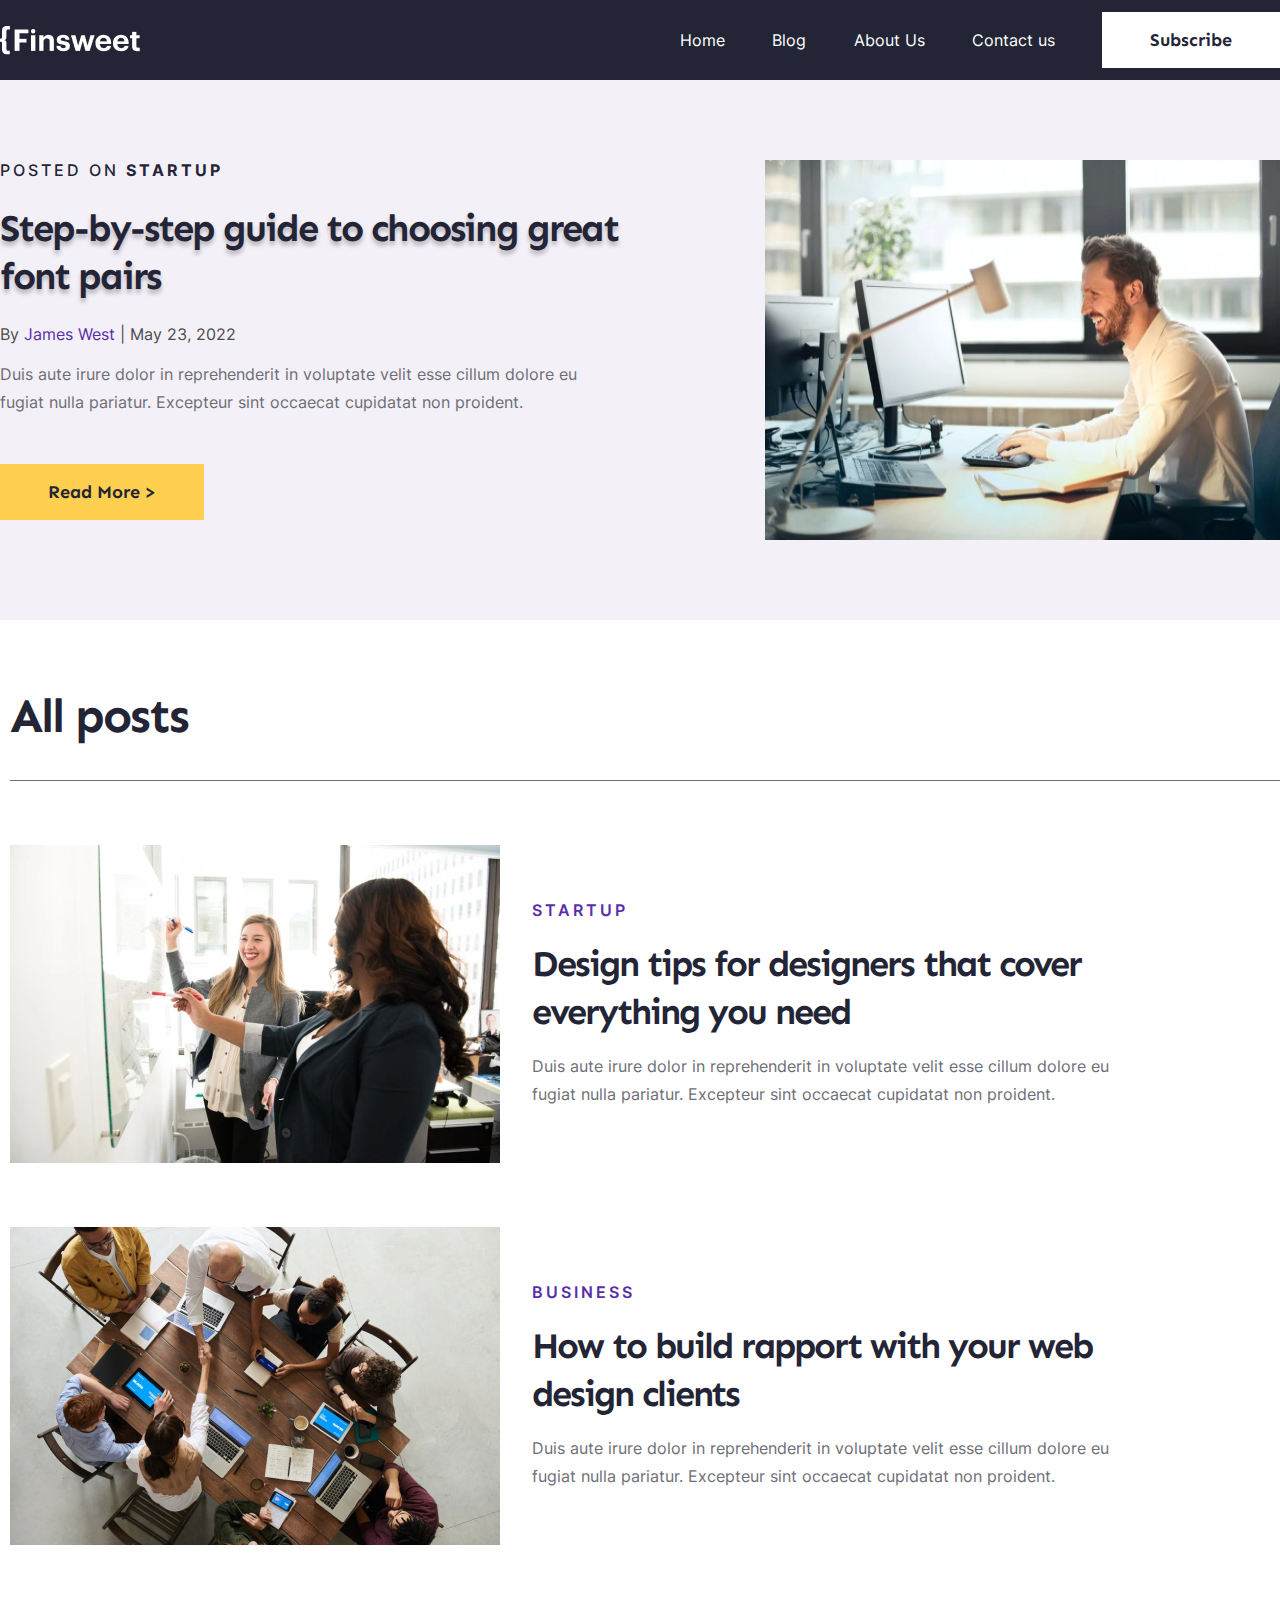
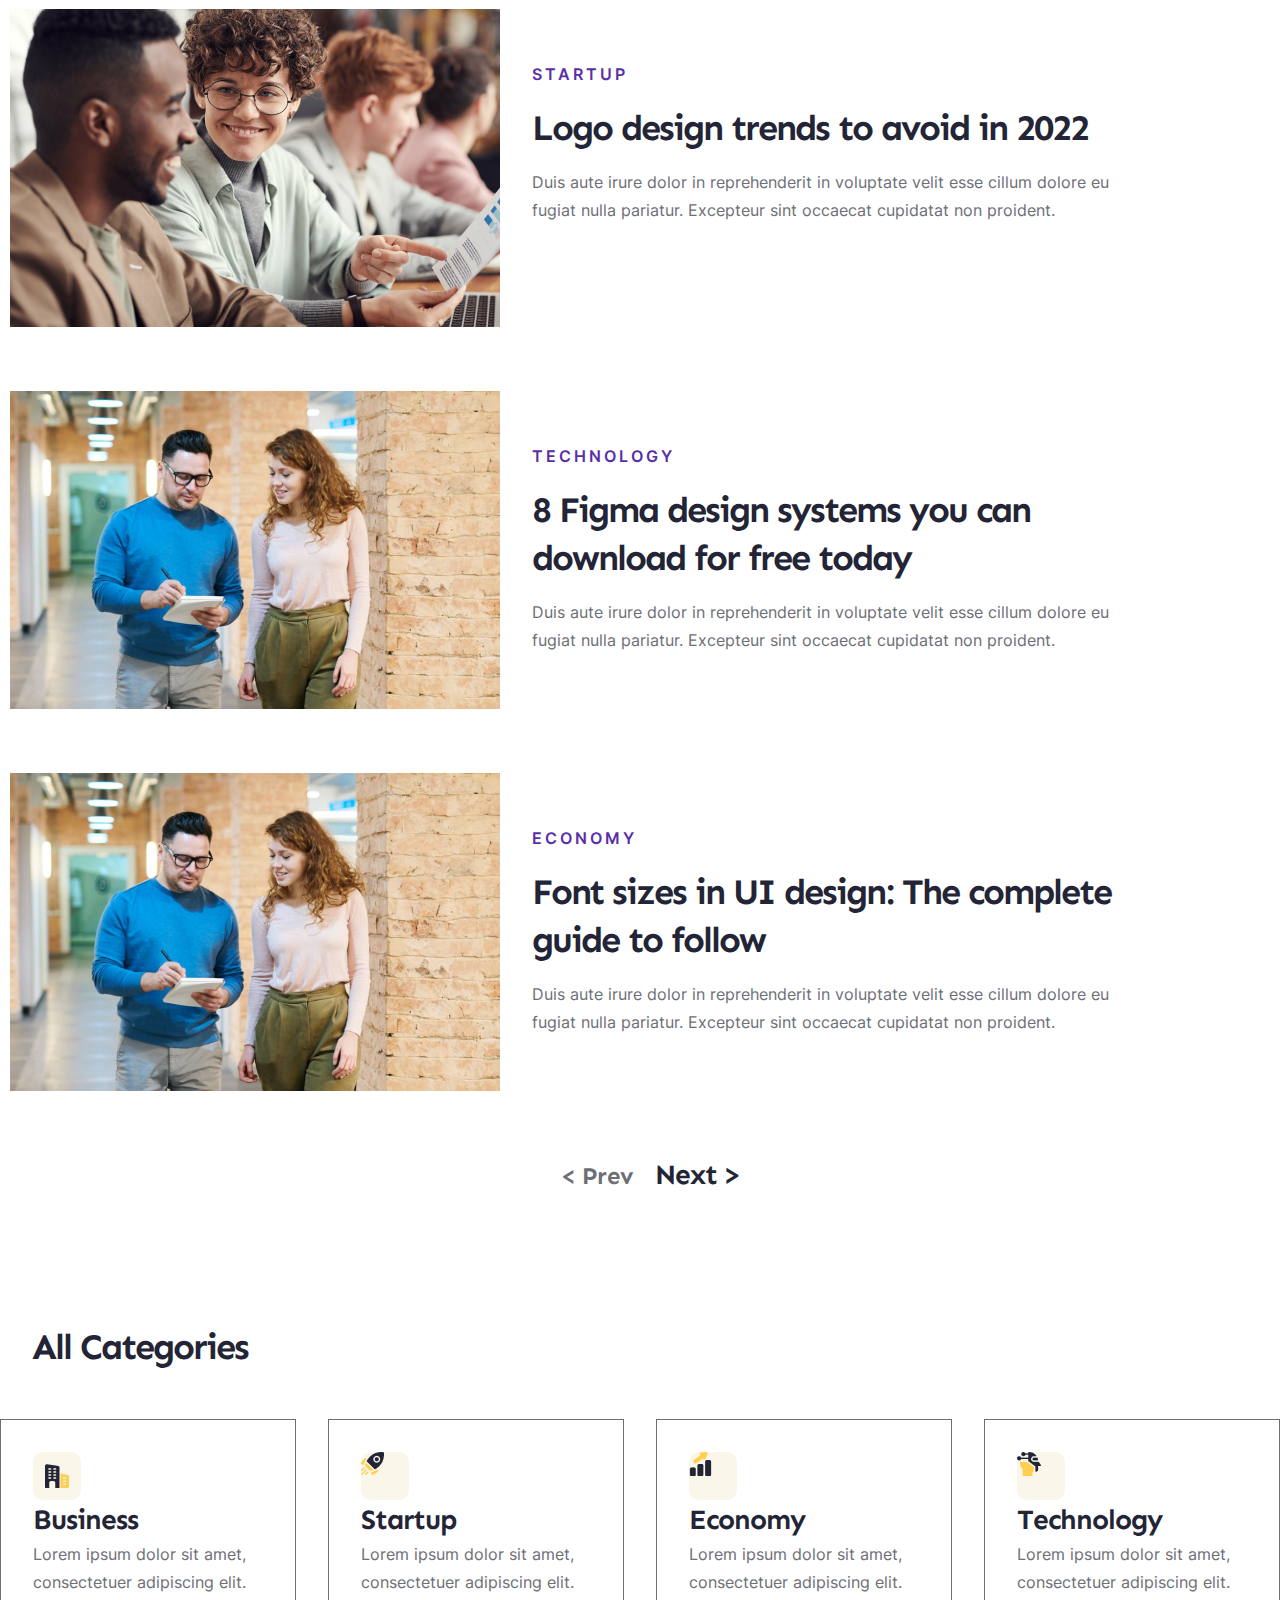
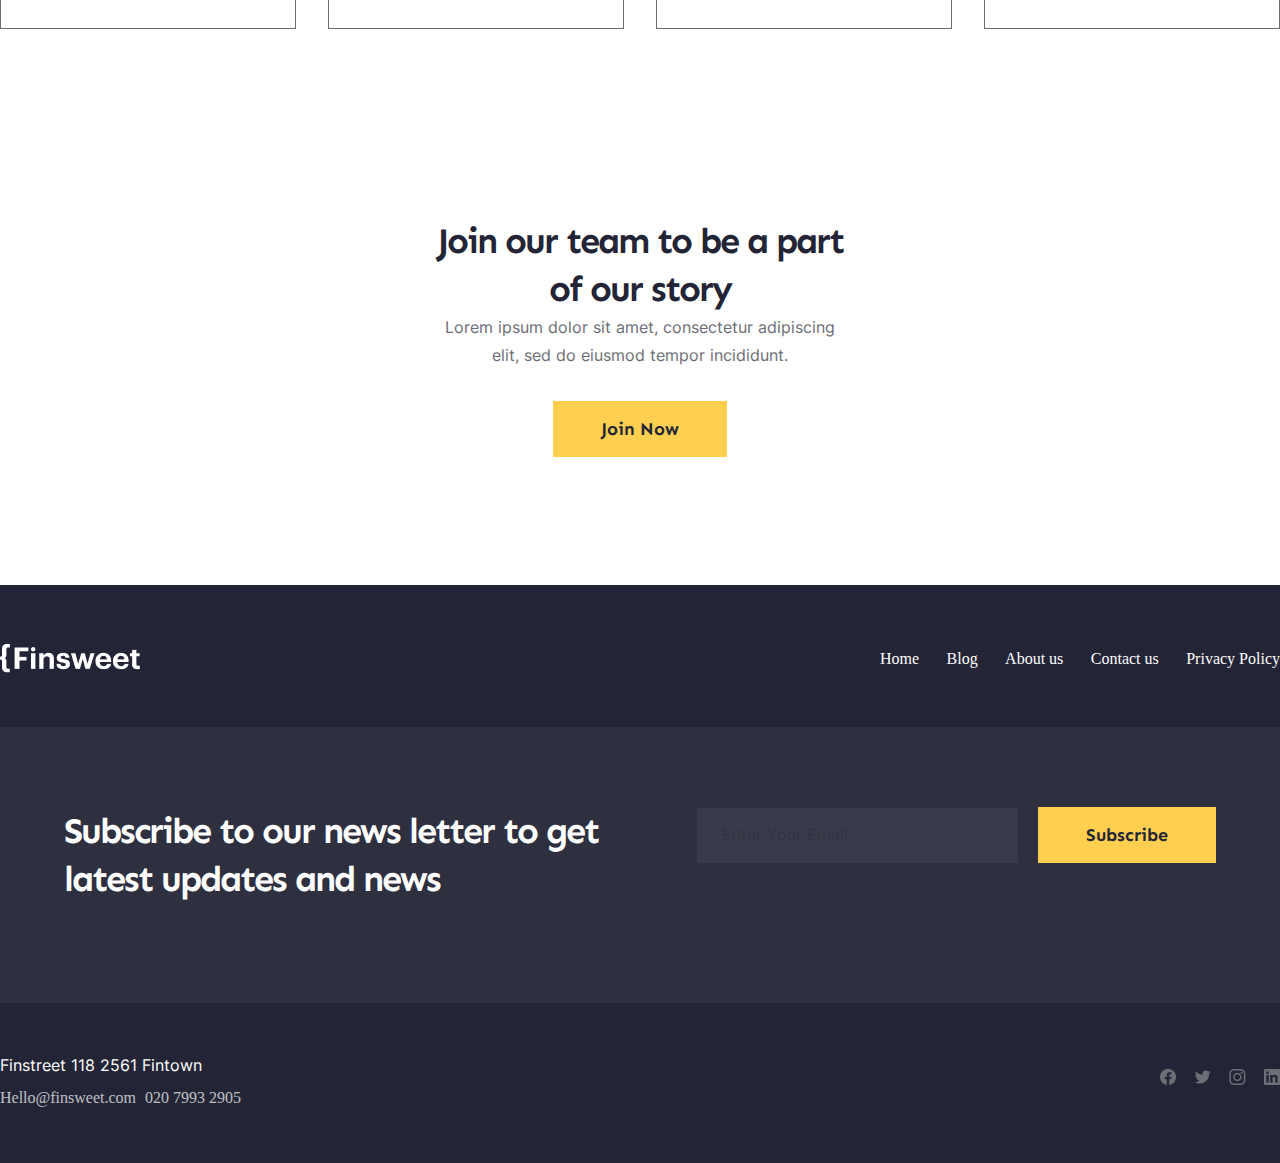
==== blog.html @ 69372d6a "kar project html/css" ====
<!DOCTYPE html>
<html lang="en">
<head>
    <meta charset="UTF-8">
    <meta name="viewport" content="width=device-width, initial-scale=1.0">
    <link rel="stylesheet" href="./fonts/InterFonts/stylesheet.css">
    <link rel="stylesheet" href="./fonts/SenFonts/stylesheet.css">
    <title>Blog</title>
    <link rel="icon" href="./img/man-in (2).png">
    <link rel="stylesheet" href="./blogcss/headerNav.css">
    <link rel="stylesheet" href="./blogcss/headerContainer.css">
    <link rel="stylesheet" href="./blogcss/style.css">
    <link rel="stylesheet" href="./blogcss/Choose.css">
    <link rel="stylesheet" href="./blogcss/join.css">
    <link rel="stylesheet" href="./blogcss/footer.css">
</head>
<body>
    <header class="header">
        <div class="logoBlock">
            <div class="logoBlock-container">
                <a><img class="logoBlock-img" src="./img/Logo.png" alt="Photo"></a>
                <div>
                    <nav class="logoBlock-nav">
                        <a href="index.html" class="logoBlock-links">Home</a>
                        <a href="blog.html" class="logoBlock-links">Blog</a>
                        <a href="aboutUs.html" class="logoBlock-links">About Us</a>
                        <a href="contact.html" class="logoBlock-links">Contact us</a>
                        <a href="#input" class="logoBlock-nav-button">Subscribe</a>
                    </nav>
                    <div class="logoBlock-mobail">
                        <img class="logoBlock-mobail-img" src="./img/Без названия.png" alt="Photo">
                        <ul class="logoBlock-ul">
                            <li><a href="index.html" class="logoBlock-links">Home</a></li>
                            <li><a href="#" class="logoBlock-links">Blog</a></li>
                            <li><a href="#" class="logoBlock-links">About Us</a></li>
                            <li><a href="#" class="logoBlock-links">Contact us</a></li>
                            <li><button>Subscribe</button></li>
                        </ul>
                    </div>
                </div>
            </div>
        </div>
        <div class="header-container">
            <div class="header-container-block">
                <p class="header-container-block-text">Posted on <b>STARTUP</b></p>
                <h1 class="header-container-block-title">Step-by-step guide to choosing great font pairs</h1>
                <p  class="header-container-block-text1">
                    By <span style="color:#592EA9;">James West</span> 
                    <time>|  May 23, 2022</time>
                </p>
                <p class="header-container-block-text3">
                    Duis aute irure dolor in reprehenderit in
                    voluptate velit esse cillum dolore eu
                    fugiat nulla pariatur. Excepteur sint
                    occaecat cupidatat non proident.
                </p>
                <button class="header-container-block-button">Read More ></button>
            </div>
            <img class="header-container-img" src="./img/man-in (2).png" alt="photo">
        </div>
    </header>
    <section class="section1">
        <div class="section1-container">
            <h1 class="section1-title">
                All posts
            </h1>
            <div class="section1-containerblocks">
                <div class="section1-container-block1">
                    <img class="section1-container-block1-img" src="./img/two.png" alt="photo">
                    <div class="section1-container-block1-textBlock">
                        <p class="section1-container-block1-textBlock-text1">
                            Startup
                        </p>
                        <h2 class="section1-container-block1-textBlock-title">
                            Design tips for designers that cover everything you need
                        </h2>
                        <p class="section1-container-block1-textBlock-text2">
                            Duis aute irure dolor in reprehenderit 
                            in voluptate velit esse cillum dolore eu 
                            fugiat nulla pariatur. Excepteur sint 
                            occaecat cupidatat non proident.
                        </p>
                    </div>
                </div>
                <div class="section1-container-block1">
                    <img class="section1-container-block1-img" src="./img/photo-of.png" alt="photo">
                    <div class="section1-container-block1-textBlock">
                        <p class="section1-container-block1-textBlock-text1">
                            BUSINESS
                        </p>
                        <h2 class="section1-container-block1-textBlock-title">
                            How to build rapport with your web design clients
                        </h2>
                        <p class="section1-container-block1-textBlock-text2">
                            Duis aute irure dolor in reprehenderit 
                            in voluptate velit esse cillum dolore eu 
                            fugiat nulla pariatur. Excepteur sint 
                            occaecat cupidatat non proident.
                        </p>
                    </div>
                </div>
                <div class="section1-container-block1">
                    <img class="section1-container-block1-img" src="./img/photo-of1.png" alt="photo">
                    <div class="section1-container-block1-textBlock">
                        <p class="section1-container-block1-textBlock-text1">
                            Startup
                        </p>
                        <h2 class="section1-container-block1-textBlock-title">
                            Logo design trends to avoid in 2022
                        </h2>
                        <p class="section1-container-block1-textBlock-text2">
                            Duis aute irure dolor in reprehenderit 
                            in voluptate velit esse cillum dolore eu 
                            fugiat nulla pariatur. Excepteur sint 
                            occaecat cupidatat non proident.
                        </p>
                    </div>
                </div>
                <div class="section1-container-block1">
                    <img class="section1-container-block1-img" src="./img/photo-of2.png" alt="photo">
                    <div class="section1-container-block1-textBlock">
                        <p class="section1-container-block1-textBlock-text1">
                            TECHNOLOGY
                        </p>
                        <h2 class="section1-container-block1-textBlock-title">
                            8 Figma design systems you can download for free today
                        </h2>
                        <p class="section1-container-block1-textBlock-text2">
                            Duis aute irure dolor in reprehenderit 
                            in voluptate velit esse cillum dolore eu 
                            fugiat nulla pariatur. Excepteur sint 
                            occaecat cupidatat non proident.
                        </p>
                    </div>
                </div>
                <div class="section1-container-block1">
                    <img class="section1-container-block1-img" src="./img/photo-of2.png" alt="photo">
                    <div class="section1-container-block1-textBlock">
                        <p class="section1-container-block1-textBlock-text1">
                            ECONOMY
                        </p>
                        <h2 class="section1-container-block1-textBlock-title">
                            Font sizes in UI design: The complete guide to follow
                        </h2>
                        <p class="section1-container-block1-textBlock-text2">
                            Duis aute irure dolor in reprehenderit 
                            in voluptate velit esse cillum dolore eu 
                            fugiat nulla pariatur. Excepteur sint 
                            occaecat cupidatat non proident.
                        </p>
                    </div>
                </div>
                <div class="header-container-buttonBlock">
                    <button class="header-container-buttonPrev"> < Prev </button>
                    <button class="header-container-buttonNext"> Next > </button>
                </div>
            </div>
        </div>
    </section>
    <section class="section3">
        <div class="section3-container">
            <h2  class="section3-container-title">All Categories</h2>
            <div class="section3-container-blocks">
                <div class="section3-container-blocks-block1">
                    <div class="section3-container-blocks-img">
                        <img src="./img/Icon (3).png" alt="photo">
                    </div>
                    <h3 class="section3-container-blocks-title">
                        Business
                    </h3>
                    <p class="section3-container-blocks-text">
                        Lorem ipsum dolor sit amet, 
                        consectetuer adipiscing elit.
                    </p>
                </div>
                <div class="section3-container-blocks-block1">
                    <div class="section3-container-blocks-img">
                        <img src="./img/shuttle (1).png" alt="photo">
                    </div>
                    <h3 class="section3-container-blocks-title">
                        Startup
                    </h3>
                    <p class="section3-container-blocks-text">
                        Lorem ipsum dolor sit amet, 
                        consectetuer adipiscing elit.
                    </p>
                </div>
                <div class="section3-container-blocks-block1">
                    <div class="section3-container-blocks-img">
                        <img src="./img/economy (1).png" alt="photo">
                    </div>
                    <h3 class="section3-container-blocks-title">
                        Economy
                    </h3>
                    <p class="section3-container-blocks-text">
                        Lorem ipsum dolor sit amet, 
                        consectetuer adipiscing elit.
                    </p>
                </div>
                <div class="section3-container-blocks-block1">
                    <div class="section3-container-blocks-img">
                        <img src="./img/cyborg (1).png" alt="photo">
                    </div>
                    <h3 class="section3-container-blocks-title">
                        Technology
                    </h3>
                    <p class="section3-container-blocks-text">
                        Lorem ipsum dolor sit amet, 
                        consectetuer adipiscing elit.
                    </p>
                </div>
            </div>

        </div>
    </section>
    <section class="section8">
        <div class="section8-conrainer">
            <h2  class="section8-conrainer-title">
                Join our team to be a part of our story
            </h2>
            <p  class="section8-conrainer-text">
                Lorem ipsum dolor sit amet, 
                consectetur adipiscing elit,
                sed do eiusmod tempor incididunt.
            </p>
            <button  class="section8-conrainer-button">
                Join Now
            </button>
        </div>
    </section>
    <footer class="footer">
        <div class="footer-container">
            <div class="footer-container-logoBlock">
                <img src="./img/Logo.png" alt="photo">
                <nav class="footer-container-nav">
                    <a  class="footer-container-nav-link zoom"  href="#">Home</a>
                    <a  class="footer-container-nav-link zoom" href="#">Blog</a>
                    <a  class="footer-container-nav-link zoom" href="#">About us</a>
                    <a  class="footer-container-nav-link zoom" href="#">Contact us</a>
                    <a class="zoom" href="#">Privacy Policy</a>
                </nav>
            </div>
            <div class="footer-container-emailBlock">
                <h2 class="footer-container-emailBlock-title">
                    Subscribe to our news letter 
                    to get latest updates and news
                </h2>
                <form class="footer-container-forms">
                    <input id="input" class="footer-container-emailBlock-input" type="email" placeholder="Enter Your Email" name="e_mail">
                    <button class="footer-container-emailBlock-button">
                        Subscribe
                    </button>
                </form>
            </div>
            <div class="footer-container-socialBlock">
                <div>
                    <address class="footer-container-socialBlock-address">
                        Finstreet 118 2561 Fintown
                    </address>
                    <a class="footer-address" href="mailto:Hello@finsweet.com">Hello@finsweet.com</a>
                    <a id="tel" href="tel:020 7993 2905">020 7993 2905</a>
                </div>
                <div class="footer-container-socialBlock-links">
                    <a class="footer-container-socialBlock-links1" href="https://ru-ru.facebook.com/">
                        <img  src="./img/Negative4.png" alt="photo">
                    </a>
                    <a class="footer-container-socialBlock-links1" href="https://twitter.com/">
                        <img  src="./img/Negative5.png" alt="photo">
                    </a>
                    <a class="footer-container-socialBlock-links1" href="https://www.instagram.com/">
                        <img src="./img/Negative7.png" alt="photo">
                    </a>
                    <a class="footer-container-socialBlock-links1" href="https://www.linkedin.com/">
                        <img  src="./img/Negative6.png" alt="photo">
                    </a>
                </div>
            </div>
        </div>
    </footer>
</body>
</html>
---- fonts/InterFonts/stylesheet.css ----
@font-face {
    font-family: 'Inter';
    src: url('Inter-Black.woff2') format('woff2'),
        url('Inter-Black.woff') format('woff');
    font-weight: 900;
    font-style: normal;
    font-display: swap;
}

@font-face {
    font-family: 'Inter';
    src: url('Inter-ExtraBold.woff2') format('woff2'),
        url('Inter-ExtraBold.woff') format('woff');
    font-weight: bold;
    font-style: normal;
    font-display: swap;
}

@font-face {
    font-family: 'Inter';
    src: url('Inter-Bold.woff2') format('woff2'),
        url('Inter-Bold.woff') format('woff');
    font-weight: bold;
    font-style: normal;
    font-display: swap;
}

@font-face {
    font-family: 'Inter';
    src: url('Inter-Medium.woff2') format('woff2'),
        url('Inter-Medium.woff') format('woff');
    font-weight: 500;
    font-style: normal;
    font-display: swap;
}

@font-face {
    font-family: 'Inter';
    src: url('Inter-ExtraLight.woff2') format('woff2'),
        url('Inter-ExtraLight.woff') format('woff');
    font-weight: 200;
    font-style: normal;
    font-display: swap;
}

@font-face {
    font-family: 'Inter';
    src: url('Inter-SemiBold.woff2') format('woff2'),
        url('Inter-SemiBold.woff') format('woff');
    font-weight: 600;
    font-style: normal;
    font-display: swap;
}

@font-face {
    font-family: 'Inter';
    src: url('Inter-Regular.woff2') format('woff2'),
        url('Inter-Regular.woff') format('woff');
    font-weight: normal;
    font-style: normal;
    font-display: swap;
}

@font-face {
    font-family: 'Inter';
    src: url('Inter-Light.woff2') format('woff2'),
        url('Inter-Light.woff') format('woff');
    font-weight: 300;
    font-style: normal;
    font-display: swap;
}

@font-face {
    font-family: 'Inter';
    src: url('Inter-Thin.woff2') format('woff2'),
        url('Inter-Thin.woff') format('woff');
    font-weight: 100;
    font-style: normal;
    font-display: swap;
}
---- fonts/SenFonts/stylesheet.css ----
@font-face {
    font-family: 'Sen';
    src: url('Sen-Regular.woff2') format('woff2'),
        url('Sen-Regular.woff') format('woff');
    font-weight: normal;
    font-style: normal;
    font-display: swap;
}

@font-face {
    font-family: 'Sen';
    src: url('Sen-Medium.woff2') format('woff2'),
        url('Sen-Medium.woff') format('woff');
    font-weight: 500;
    font-style: normal;
    font-display: swap;
}

@font-face {
    font-family: 'Sen';
    src: url('Sen-ExtraBold.woff2') format('woff2'),
        url('Sen-ExtraBold.woff') format('woff');
    font-weight: bold;
    font-style: normal;
    font-display: swap;
}

@font-face {
    font-family: 'Sen';
    src: url('Sen-Bold.woff2') format('woff2'),
        url('Sen-Bold.woff') format('woff');
    font-weight: bold;
    font-style: normal;
    font-display: swap;
}

@font-face {
    font-family: 'Sen';
    src: url('Sen-Regular.woff2') format('woff2'),
        url('Sen-Regular.woff') format('woff');
    font-weight: normal;
    font-style: normal;
    font-display: swap;
}

@font-face {
    font-family: 'Sen';
    src: url('Sen-SemiBold.woff2') format('woff2'),
        url('Sen-SemiBold.woff') format('woff');
    font-weight: 600;
    font-style: normal;
    font-display: swap;
}
---- blogcss/headerNav.css ----
.logoBlock{
    background-color:  var(--black, #232536);
    padding: 25px 10px;
}
a{
    color: #ffffff;
}
.logoBlock-container{
    display: flex;
    justify-content: space-between;
    align-items: center;

}
.logoBlock-nav{
    display: none;
    /* display: flex;
    width: 500px;
    justify-content: space-between;
    align-items: center; */
}
.logoBlock-ul{
    visibility: hidden;
    position: fixed;
    top: -250px;
    left: 180px;
    right: 30px;
    border-radius: 10px;
    transition: 1s;
}
.logoBlock-mobail{
    display: block;
}
.logoBlock-mobail-img{
    width: 35px;
    height: 35px;
    display: block;
}
.logoBlock-mobail:hover>.logoBlock-ul{
    visibility: visible;
    background-color:rgb(122, 38, 38);
    scale: 1.5;
    top: 120px;
    left: 200px;
}
.logoBlock-img{
    display: block;
}
.logoBlock-links{
    color: var(--light, black);
    font-family: Inter;
    font-size: 16px;
    font-style: normal;
    font-weight: 400;
    line-height: 28px; 
    display: block;
    transition: 0.8s;
}
.logoBlock-links:hover{
    scale: 1.2;
    background-color: #232536;
    border-radius: 5px;
}
.logoBlock-nav-button{
    display: inline-flex;
    padding: 16px 48px;
    align-items: flex-start;
    gap: 12px; 
    background: var(--light, #FFF);
    color: var(--black, #232536);
    font-family: Sen;
    font-size: 18px;   /*18px*/
    font-style: normal;
    font-weight: 700;
    line-height: 24px; /* 24px */       
  
}
@media screen and (min-width: 768px) {
    .logoBlock-container{
        width: 95%;
        margin: 0 auto;
    }
    .logoBlock-nav{
        display: none;
        display: flex;
        width: 500px;
        justify-content: space-between;
        align-items: center;
    }
    .logoBlock-mobail{
        display: none;
    }
    .logoBlock-links{
        color: #ffffff;
    }
}
@media screen and (min-width: 992px) {
    .logoBlock-container{
        width: 90%;
        margin: 0 auto;
    }
    .logoBlock-nav{
        width: 600px;   
    }
    .logoBlock-nav-button{
        display: inline-flex;
        padding: 16px 48px;
        align-items: flex-start;
        gap: 12px;
        background: var(--light, #FFF);
        color: var(--black, #232536);
        font-family: Sen;
        font-size: 18px;   /*18px*/
        font-style: normal;
        font-weight: 700;
        line-height: 24px; /* 24px */       
    }
   
}
@media screen and (min-width: 1280px) {
    .logoBlock-container{
        width: 1280px;
        margin: 0 auto;
    }
    .logoBlock-nav-button{
        margin: 12px 0;
    }
    .logoBlock{
        padding: 0;
    }
}
---- blogcss/headerContainer.css ----
.header{
    background: var(--lavender, #F4F0F8);
}
.header-container-block-text{
    color: var(--light, #232536);
    font-family: Inter;
    font-size: 16px;
    font-style: normal;
    font-weight: 500;
    line-height: 20px; 
    letter-spacing: 3px;
    text-transform: uppercase;
    margin-bottom: 20px;    
}
.header-container{
    padding: 50px 10px;
    text-align: center;
}
.header-container-block-title{
    /*width:624px*/
    color: var(--light, #232536);
    text-shadow: 0px 4px 4px rgba(0, 0, 0, 0.25);
    font-family: Sen;
    font-size: 30px; /*36*/
    font-style: normal;
    font-weight: 700;
    line-height: 30px; /*48px*/
    letter-spacing: -2px;   
    margin-bottom: 24px;  
}
.header-container-block-text1{
    color: var(--light, #4C4C4C);
    font-family: Inter;
    font-size: 16px;
    font-style: normal;
    font-weight: 400;
    line-height: 20px; 
    margin-bottom: 20px; 
}
.header-container-block-text3{
   /* width:624px;*/
    color: var(--light, #6D6E76);
    font-family: Inter;
    font-size: 16px;
    font-style: normal;
    font-weight: 400;
    line-height: 28px;  
    margin-bottom: 20px;   
}
.header-container-block-button{
    display: inline-flex;
    padding: 16px 48px;
    align-items: flex-start;
    gap: 12px;  
    background: var(--yellow, #FFD050);  
    margin-bottom: 20px;
    color: var(--black, #232536);
    font-family: Sen;
    font-size: 18px;
    font-style: normal;
    font-weight: 700;
    line-height: 24px; /* 133.333% */
}
.header-container-img{
    width: 100%;
}
@media screen and (min-width: 540px){
    .header-container{
        width: 90%;
        margin: auto;
        padding: 80px 0; /*128px 0 192px*/
        text-align: left;
        display: flex;
        flex-wrap: wrap;
        justify-content: space-between;
    }
    .header-container-block-text{
        margin-bottom: 24px;
    }
    .header-container-block-title{
        font-size: 34px; /*56*/
        line-height: 45px; /*64px*/
        width: 400px;
    }
    .header-container-block-text1{
        margin-bottom: 16px; 
    }
    .header-container-block-text3{
        margin-bottom: 48px;
    }
    .header-container-img{
        width: 100%;
    }
}
@media screen and (min-width: 768px){
    .header-container{
        width: 90%;
        display: flex;
        flex-wrap: wrap;
        justify-content: space-around;
    }
    .header-container-block-text{
        margin-bottom: 24px;
    }
    .header-container-block-title{
        font-size: 36px;
        line-height: 48px; 
        width: 300px;
    } 
    .header-container-block-text1{
        margin-bottom: 16px; 
    }
    .header-container-block-text3{
        margin-bottom: 48px;
        width: 300px;
    }
    .header-container-img{
        width: 390px;
    }
}
@media screen and (min-width: 992px){
    .header-container{
        width: 90%;
        display: flex;
        flex-wrap: wrap;
        justify-content: space-around;
    }
    .header-container-block-text{
        margin-bottom: 24px;
    }
    .header-container-block-title{ 
        width: 500px;
    } 
    .header-container-block-text3{
        width: 500px;
    }
    .header-container-img{
        width: 390px;
    }
}
@media screen and (min-width: 1280px){
    .header-container{
        width: 1280px;
        display: flex;
        flex-wrap: wrap;
        justify-content: space-between;
    }
    .header-container-block-title{
        font-size: 38px; 
        line-height: 48px; 
        width: 624px;
    } 
    .header-container-block-text3{
        width: 624px;
    }
    .header-container-img{
        width: 515px;
    }
}
---- blogcss/style.css ----
*{
    margin: 0;
    padding: 0;
    box-sizing: border-box;
    background-repeat: no-repeat;
    text-decoration: none;
    list-style: none;
}
button{
    border: none;
    cursor: pointer;
    transition: 1.5s;
}
button:hover{
    scale: 1.2;
}
.section1{
    padding: 0 10px;
}
.section1-title{
    color: var(--black, #232536);
    font-family: Sen;
    font-size: 48px;
    font-style: normal;
    font-weight: 700;
    line-height: 64px; /* 133.333% */
    letter-spacing: -2px;   
    margin-bottom: 32px; 
}
.section1-container{
    padding-top: 64px;
}
.section1-containerblocks{
    border-top: 1px solid #6D6E76;
    padding-top: 64px;
}
.section1-container-block1{
    display: flex;
    flex-wrap: wrap;
    margin-bottom: 20px;
}
.section1-container-block1-img{
    width: 100%;
}
.section1-container-block1-textBlock{
    text-align: center;
    padding: 40px 0;
}
.section1-container-block1-textBlock-text1{
    color: var(--purple, #592EA9);
    font-family: Inter;
    font-size: 16px; /* 16px*/
    font-style: normal;
    font-weight: 600;
    line-height: 20px; /* 20px */
    letter-spacing: 3px;
    text-transform: uppercase;
    margin-bottom: 20px;
}
.section1-container-block1-textBlock-title{
    color: var(--black, #232536);
    font-family: Sen;
    font-size: 36px; /*36px*/
    font-style: normal;
    font-weight: 700;
    line-height: 48px; /* 48px */
    letter-spacing: -2px;
    margin-bottom: 16px;
    /*width: 602.892px;*/
}
.section1-container-block1-textBlock-text2{
    color: var(--medium-grey, #6D6E76);
    font-family: Inter;
    font-size: 16px; /*16px*/
    font-style: normal;
    font-weight: 400;
    line-height: 28px; /* 28px */
    /*width: 624px;*/
}
.header-container-buttonBlock{
    text-align: center;
}
.header-container-buttonPrev{
    color: var(--medium-grey, #6D6E76);
    text-align: center;
    font-family: Sen;
    font-size: 24px;  /*24px*/
    font-style: normal;
    font-weight: 700;
    line-height: 32px; /* 32px */
    background-color: #ffffff;
    transition: 1.5s;
}
.header-container-buttonPrev:hover{
    scale: 1.3;
}
.header-container-buttonNext{
    color: var(--black, #232536);
    text-align: center;
    font-family: Sen;
    font-size: 28px;/*28px*/
    font-style: normal;
    font-weight: 700;
    line-height: 40px; /* 40px */
    letter-spacing: -1px;
    background-color: #ffffff;
    margin-left: 17px;
    transition: 1.5s;
}
.header-container-buttonNext:hover{
    scale: 1.3;
}
@media screen and (min-width: 768px) {
    .section1-container-block1{
        display: flex;
        flex-wrap: wrap;
        justify-content: space-around;
    }
    .section1-container-block1-img{
        width: 390px;
    }
    .section1-container-block1-textBlock-title{
        width: 300px;
        line-height: 36px;
    }
    .section1-container-block1-textBlock-text2{
        width: 300px;
        line-height: 22px;
    }
    .section1-container-block1-textBlock{
        text-align: left;
        padding: 40px 0;
    }
    .section1-container{
        padding-top: 64px;
        width: 95%;
        margin: 0 auto;
    }
}
@media screen and (min-width: 992px) {
    .section1-container-block1{
        display: flex;
        flex-wrap: wrap;
        justify-content: space-around;
        margin-bottom: 64px;
    }
    .section1-container-block1-img{
        width: 450px;
    }
    .section1-container-block1-textBlock-title{
        width: 385px;
        line-height: 48px; 
    }
    .section1-container-block1-textBlock-text2{
        width: 380px;
        line-height: 28px;
    }
    .section1-container-block1-textBlock{
        text-align: left;
        padding: 40px 0;
    }
    .section1-container{
        padding-top: 64px;
        width: 90%;
        margin: 0 auto;
    }
}
@media screen and (min-width: 1280px) {
    .section1-container-block1{
        display: flex;
        flex-wrap: wrap;
        justify-content: flex-start;
        margin-bottom: 64px;
    }
    .section1-container-block1-img{
        width: 490px;
    }
    .section1-container-block1-textBlock-title{
        width: 602.892px;
        line-height: 48px; 
    }
    .section1-container-block1-textBlock-text2{
        width: 624px;
        line-height: 28px;
    }
    .section1-container-block1-textBlock{
        text-align: left;
        padding: 55px 0 55px 32px;
    }
    .section1-container{
        padding-top: 64px;
        width: 1280px;
        margin: 0 auto;
    }
}
---- blogcss/Choose.css ----
.section3{
    padding-bottom: 30px;
}
.section3-container{
    margin: auto;
}
.section3-container-title{
    color: var(--black, #232536);
    font-family: Sen;
    font-size: 30px; /*36px*/
    font-style: normal;
    font-weight: 700;
    line-height: 48px; /* 48px*/
    letter-spacing: -2px;
    text-align: left; 
    margin-bottom: 48px;   
    padding-left: 32px;
}
/* .section3-container-blocks{
    display: flex;
    flex-wrap: wrap;
} */
.section3-container-blocks-img{
    width: 48px;
    height: 48px;
    flex-shrink: 0;
    background-color:  #FBF6EA; 
    border-radius: 10px;   
}
.section3-container-blocks-title{
    color: var(--black, #232536);
    font-family: Sen;
    font-size: 28px; /* 28px*/
    font-style: normal;
    font-weight: 700;
    line-height: 40px; /* 40px*/
    letter-spacing: -1px;    
}
.section3-container-blocks-text{
    width: 232px;
    color: var(--medium-grey, #6D6E76);
    font-family: Inter;
    font-size: 16px; /* 16px*/
    font-style: normal;
    font-weight: 400;
    line-height: 28px; /* 28px */
}
.section3-container-blocks-block1{
    padding: 32px;
    width: 270px;
    margin-bottom: 15px; /* 0px */
    border: 1px solid var(--medium-grey, #6D6E76); 
    margin: 0 auto 10px;
    transition: 1s;
}
.section3-container-blocks-block1:hover{
    background: var(--yellow, #FFD050);
    scale: 1.1;
}  
@media screen and (min-width: 540px){
    .section3{
        padding: 128px 0;
    }
    .section3-container{
        width: 95%;
        margin: 0 auto;
    }
    .section3-container-blocks-block1{
        width: 296px;
        margin: 0 0 10px;
    }
    .section3-container-blocks{
    display: flex;
    flex-wrap: wrap;
    justify-content: space-around;
    }
    .section3-container-title{
        font-size: 36px; 
    }
}  
@media screen and (min-width: 768px){
    .section3-container{
        width: 88%;
        margin: 0 auto;
    }
}
@media screen and (min-width: 992px){
    .section3-container{
        width: 90%;
        margin: 0 auto;
    }
    .section3-container-blocks{
    display: flex;
    flex-wrap: wrap;
    justify-content: space-between;
    }
}
@media screen and (min-width: 1280px){
    .section3-container{
        width: 1280px;
        margin: 0 auto;
    }
    .section3-container-blocks{
    display: flex;
    flex-wrap: wrap;
    justify-content: space-between;
    }
}
---- blogcss/join.css ----
.section8{
    padding: 128px 10px;
}
/* .section8-conrainer{

} */
.section8-conrainer-title{
   /* width: 414px;*/
   color: var(--black, #232536);
   text-align: center;
   font-family: Sen;
   font-size: 36px;  /*36px*/
   font-style: normal;
   font-weight: 700;
   line-height: 48px; /* 48px */
   letter-spacing: -2px;  
   margin-bottom: 20px; 
}
.section8-conrainer-text{
   /* width: 405px;*/
   color: var(--medium-grey, #6D6E76);
   text-align: center;
   font-family: Inter;
   font-size: 16px; /*16px*/
   font-style: normal;
   font-weight: 400;
   line-height: 28px; /* 28px */
   margin-bottom: 20px;
}
.section8-conrainer-button{
    background: var(--yellow, #FFD050);
    display: inline-flex;
    padding: 16px 48px;
    align-items: flex-start;
    gap: 12px;
    color: var(--black, #232536);
    font-family: Sen;
    font-size: 18px;  /*18px*/
    font-style: normal;
    font-weight: 700;
    line-height: 24px; /* 24px */    
    margin: auto;
    display: block;
}
@media screen and (min-width: 540px){
    .section8{
        padding: 50px 0 128px;
    }
    .section8-conrainer{
        width: 95%;
        margin: 0 auto;
    }
    .section8-conrainer-title{
       width: 414px; 
       margin-bottom: 16px; 
       margin: 0 auto;
    }
    .section8-conrainer-text{
        width: 405px;
        margin: 0 auto;
        margin-bottom: 32px; 
    }
    .section8-conrainer-button{
        margin: auto;
        display: block;
    }
}
@media screen and (min-width: 1280px){
    .section8-conrainer{
        width: 1280px;
        margin: 0 auto;
    }
}
---- blogcss/footer.css ----
.footer{
    padding: 59px 10px 56px;
    background: var(--black, #232536);
}
.footer-container-logoBlock{
    display: flex;
    align-items: flex-start;
    justify-content: space-between;  
    margin-bottom: 20px;  
}
.footer-container-nav{
    display: flex;
    flex-wrap: wrap;
    flex-direction: column;
    align-content: flex-end; 
}
.footer-container-nav-link{
    margin-bottom: 10px;
}
.zoom{
    transition: 1s;
}
.zoom:hover{
    scale: 1.5;    
}
.footer-container-emailBlock{
    background: #2e3040;
    display: flex; 
    flex-wrap: wrap;
    padding: 80px 0; /*80px 64px*/
    margin-bottom: 48px ;
}
.footer-container-emailBlock-title{
    /*width: 562px;*/ 
    color: #ffffff;
    font-family: Sen;
    font-size: 25px;  /*36px*/
    font-style: normal;
    font-weight: 700;
    line-height: 30px; /* 48px */
    letter-spacing: -2px; 
    margin-bottom: 20px;  
}
.footer-container-emailBlock-input{
    width: 297px; /*323px*/
    border: 1px solid var(--dark-grey, #4C4C4C);
    padding: 20px 0 20px 24.92px;    
    margin-bottom: 20px;
    opacity: 0.05;
    background: var(--light, #FFF);
}
.footer-container-emailBlock-input::placeholder{
    color: var(--medium-grey, #6D6E76);
    font-family: Inter;
    font-size: 16px; /*16px*/
    font-style: normal;
    font-weight: 400;
    line-height: 28px; /* 28px */   
}
.footer-container-emailBlock-button{
    background: var(--yellow, #FFD050);
    display: inline-flex;
    padding: 16px 48px;
    align-items: flex-start;
    gap: 12px;
    color: var(--black, #232536);
    font-family: Sen;
    font-size: 18px; /*18px*/
    font-style: normal;
    font-weight: 700;
    line-height: 24px; /* 24px */
}
.footer-container-socialBlock{
    display: flex;
    flex-wrap: wrap;
    flex-direction: row;
    justify-content:flex-start;
}
.footer-container-socialBlock-address{
    /*width: 361px;*/
    color: var(--light, #FFF);
    font-family: Inter;
    font-size: 16px; /*16px*/
    font-style: normal;
    font-weight: 400;
    line-height: 28px; /* 28px */
    margin-bottom: 10px;    
}
.footer-address{
    color: var(--light, #FFF);
    opacity: 0.7;
}
#tel{
    margin-left: 5px;
    color: var(--light, #FFF);
    opacity: 0.7;
}
.background{
    background-color: #ffffff;
}
.footer-container-socialBlock-links{
    width: 94px;
    display: flex;
    justify-content: space-between;
    margin-top: 20px
}
.footer-container-socialBlock-links1{
    transition: 1.5s;
}
.footer-container-socialBlock-links1:hover{
    scale: 1.5;
}
@media screen and (min-width: 540px) {
    .footer{
        padding: 59px 0 56px;
    }
    .footer-container{
        width: 95%;
        margin: 0 auto;
    }
    .footer-container-logoBlock{
        display: flex;
        justify-content: space-between;  
        margin-bottom: 54px;
        align-items: center;    
    }
    .footer-container-nav{
        display: flex;
        flex-wrap: wrap;
        flex-direction: row;
        width: 350px;
        justify-content: space-between;
        align-items: flex-end;
    }
    .footer-container-nav-link{
        margin-bottom: 0;
    }
    .footer-container-emailBlock{
        background: #2e3040;
        display: flex; 
        flex-wrap: wrap;
        justify-content: center;
        padding: 80px 64px; /*80px 64px*/
        margin-bottom: 48px ;
    }
    .footer-container-emailBlock-title{
        width: 500px;
        font-size: 36px;  /*36px*/
        line-height: 48px; /* 48px */
        margin-bottom: 20px;  
    }
    .footer-container-emailBlock-input{
        width: 323px; /*323px*/
    }
    .footer-container-forms{
        display: flex;
        align-items: flex-start;
        flex-wrap: wrap;
        width: 520px;
        justify-content: space-between;    
    }
    .footer-container-socialBlock-links{
        width: 120px;
        display: flex;
        justify-content: space-between;
        margin-top: 0;   
    }
    .footer-container-socialBlock{
        display: flex;
        flex-wrap: wrap;
        flex-direction: row;
        justify-content:space-between;
        align-items: center;
    }
}
@media screen and (min-width: 768px) {
    .footer{
        padding: 59px 0 56px;
    }
    .footer-container{
        width: 90%;
        margin: 0 auto;
    }
    .footer-container-emailBlock-title{
        width: 562px;
    }
}
@media screen and (min-width: 992px) {
    .footer-container{
        width: 90%;
        margin: 0 auto;
    }
}
@media screen and (min-width: 1280px) {
    .footer-container{
        width: 1280px;
        margin: 0 auto;
    }
    .footer-container-emailBlock{
        background: #2e3040;
        display: flex; 
        flex-wrap: wrap;
        justify-content: space-between;
    }
    .footer-container-nav{
        width: 400px;
    }
}
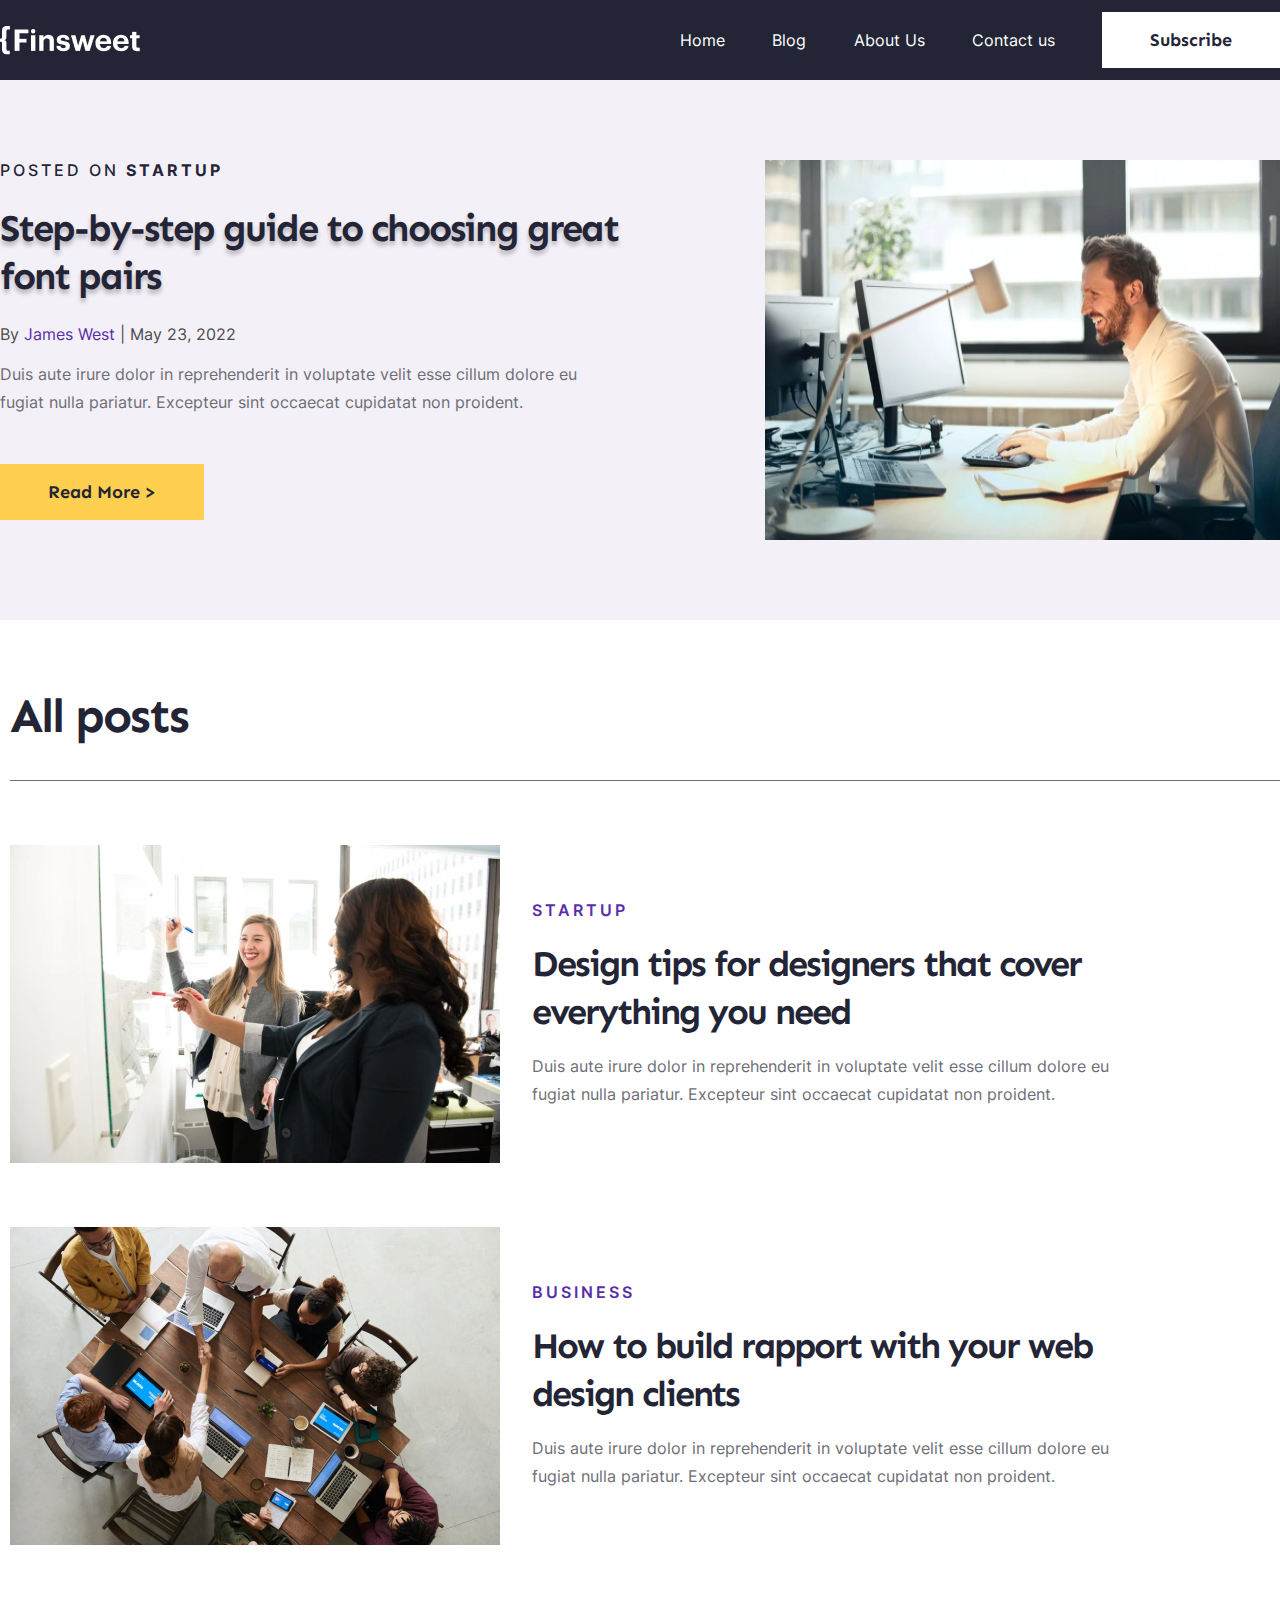
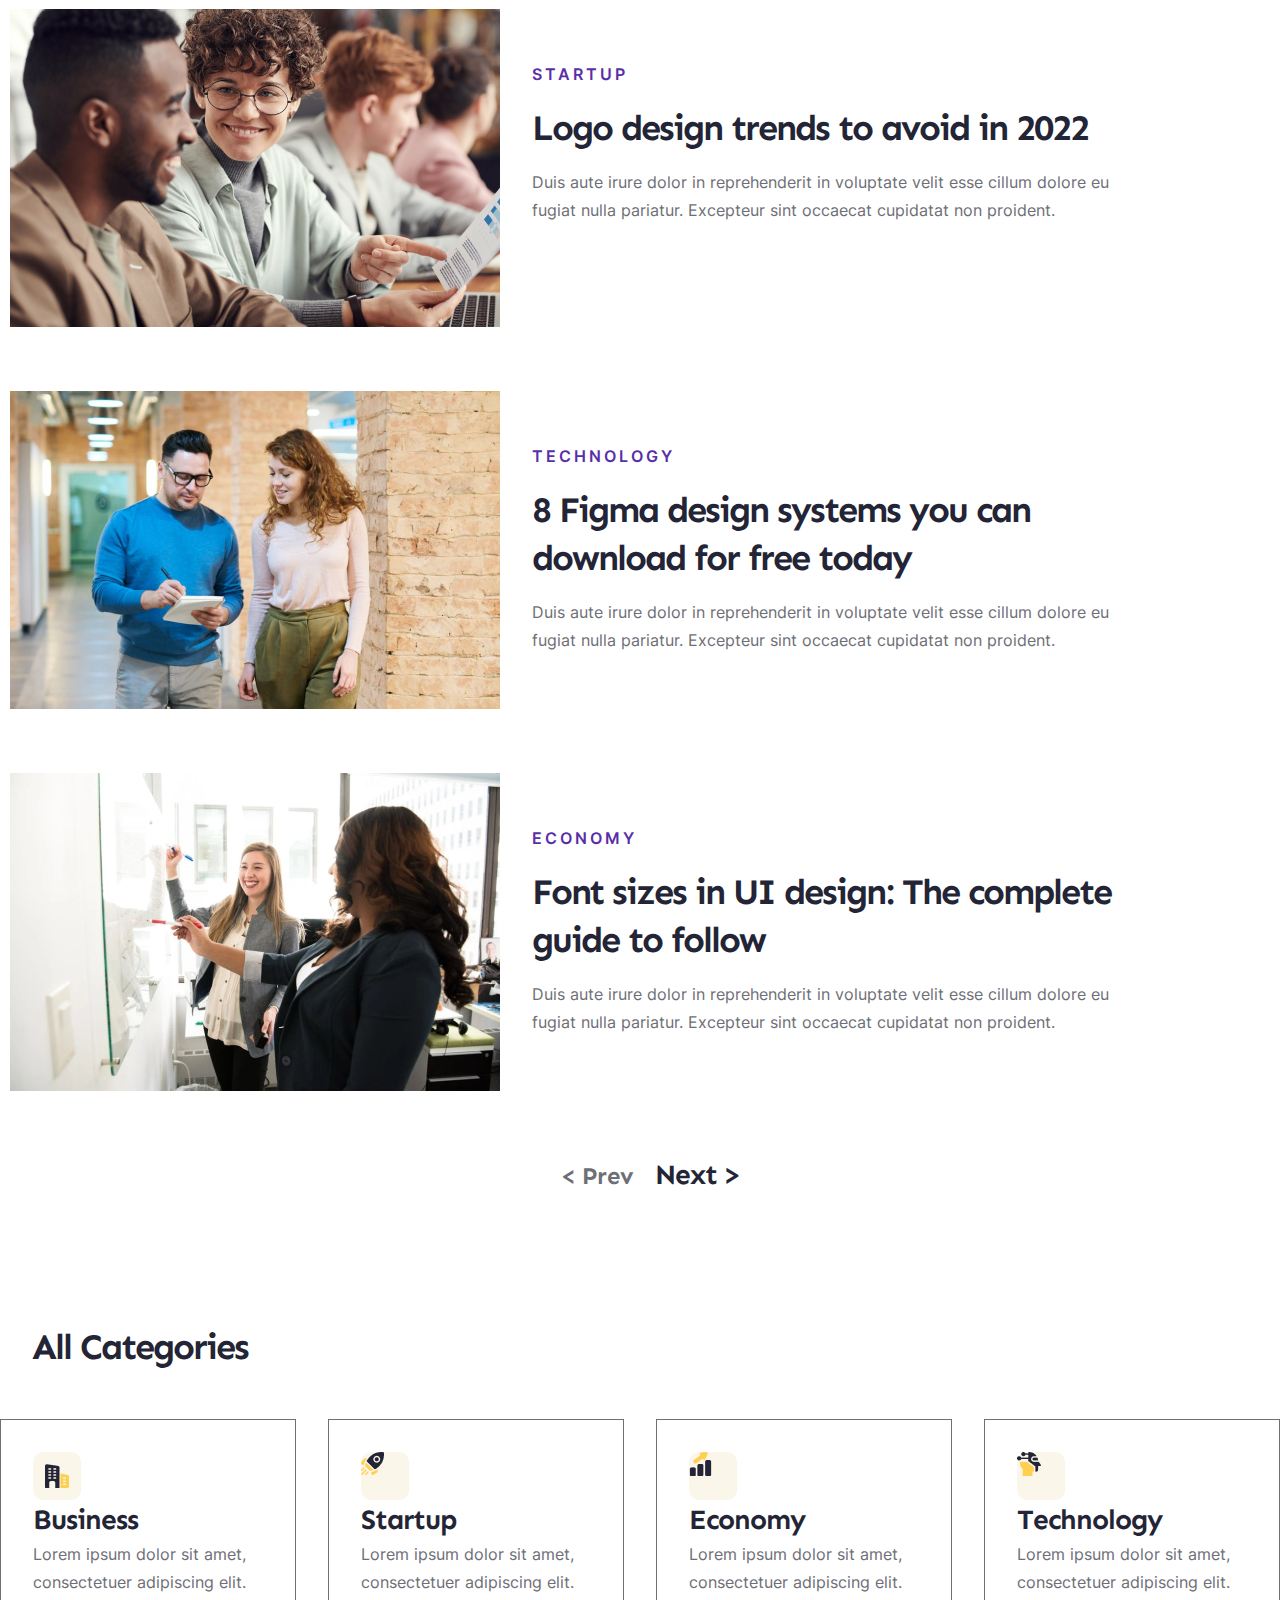
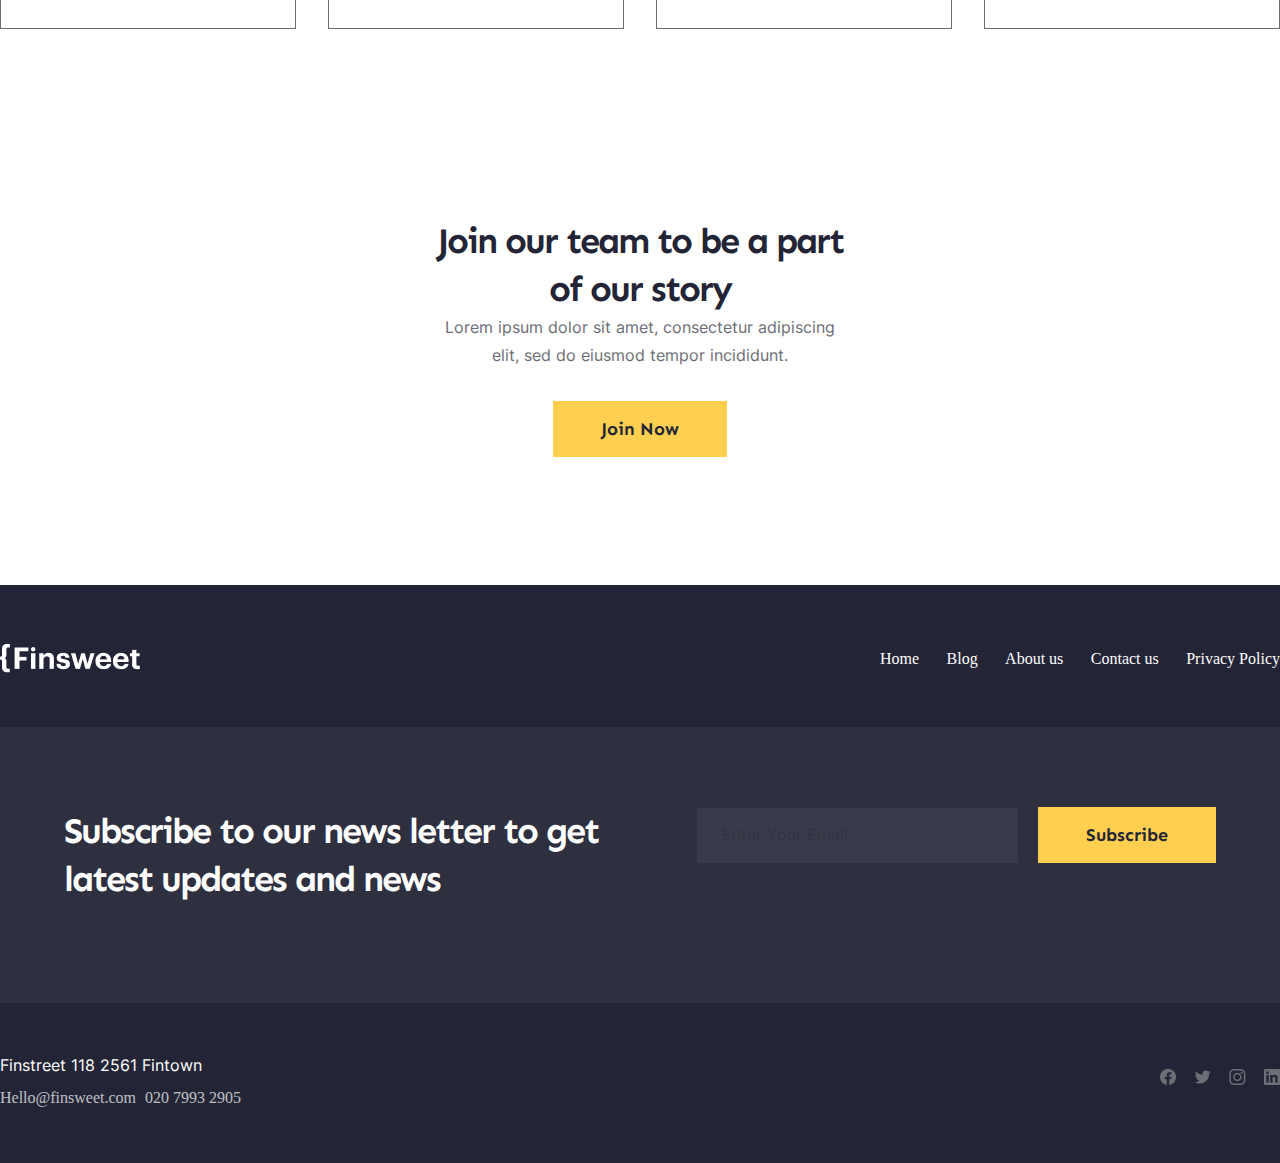
==== commit 463b8e97: "img" ====
--- a/blog.html
+++ b/blog.html
@@ -134,7 +134,7 @@
                     </div>
                 </div>
                 <div class="section1-container-block1">
-                    <img class="section1-container-block1-img" src="./img/photo-of2.png" alt="photo">
+                    <img class="section1-container-block1-img" src="./img/two.png" alt="photo">
                     <div class="section1-container-block1-textBlock">
                         <p class="section1-container-block1-textBlock-text1">
                             ECONOMY
